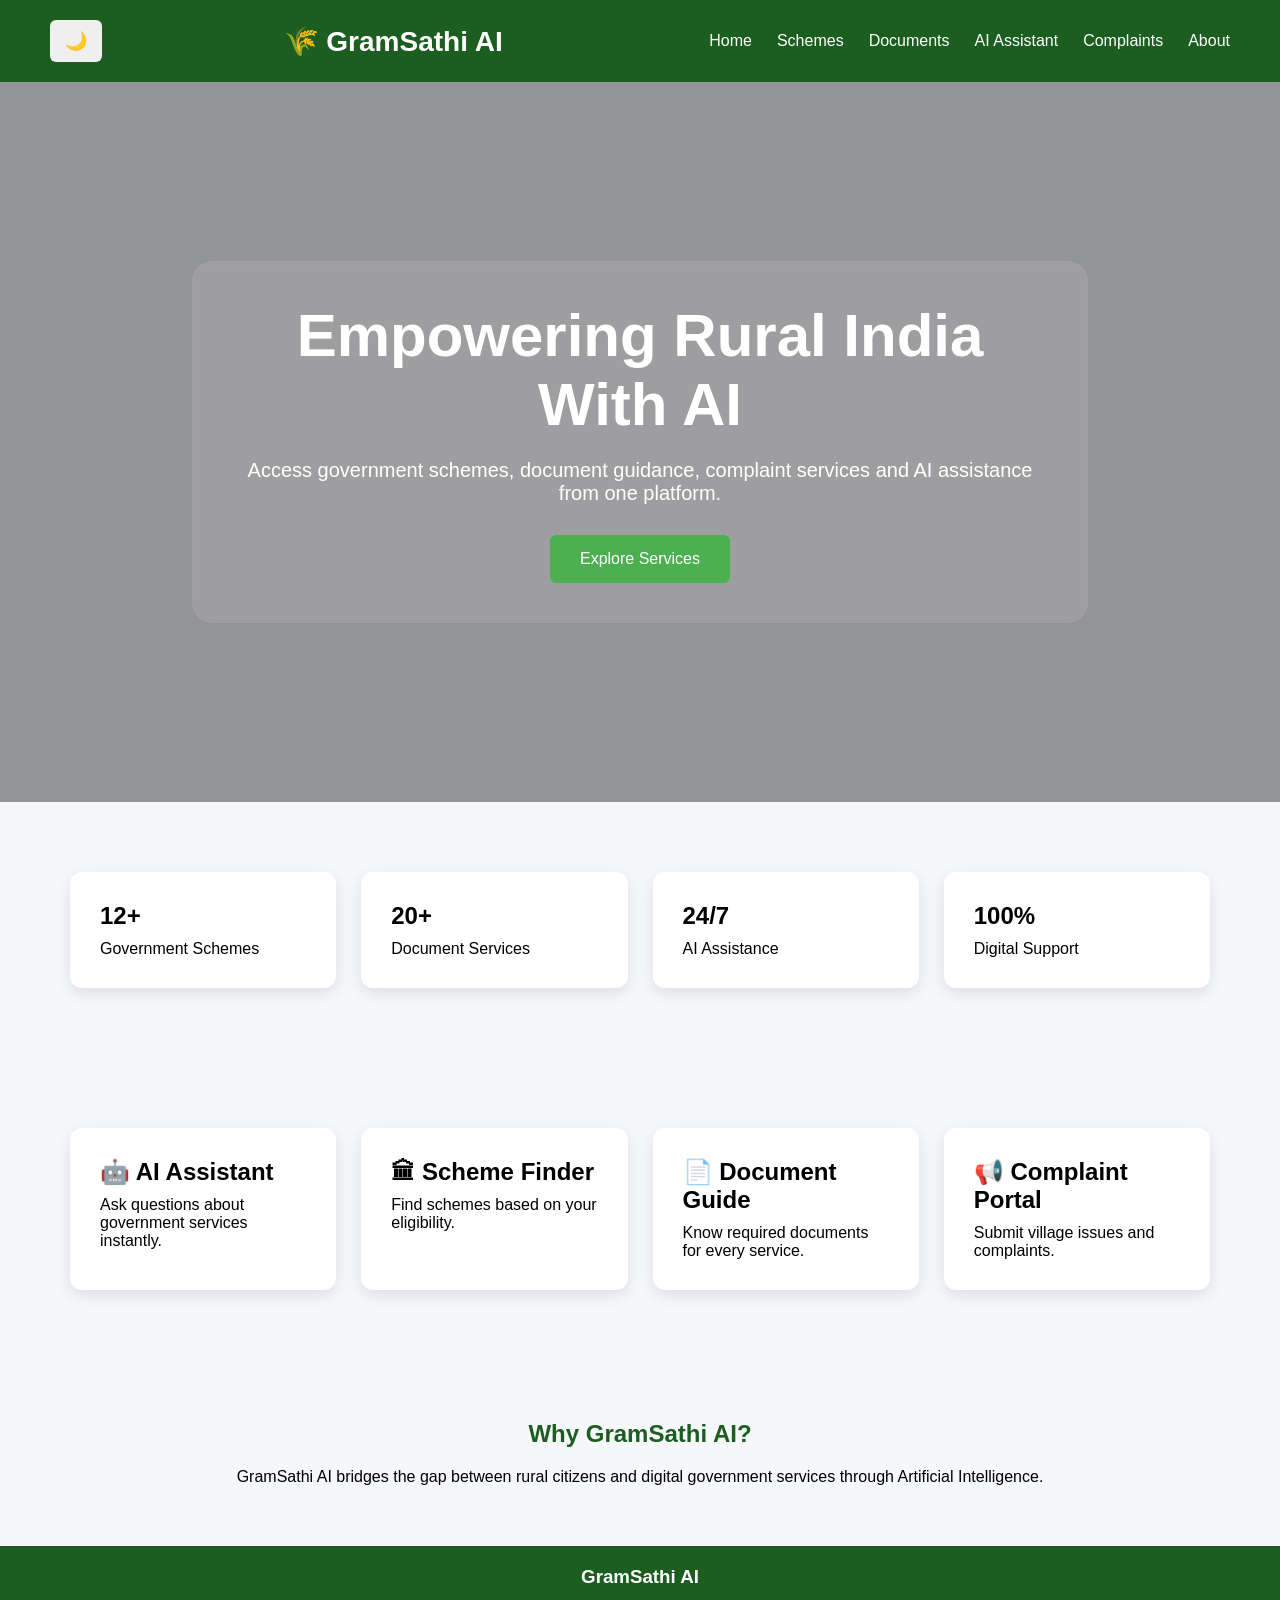
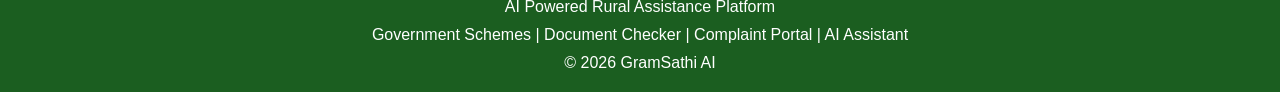
==== frontend/index.html @ bdd44109 "Initial commit" ====
<!DOCTYPE html>
<html lang="en">
<head>
  <meta charset="UTF-8">
  <meta name="viewport" content="width=device-width, initial-scale=1.0">
  <title>GramSathi AI</title>

  <link rel="stylesheet" href="css/style.css">
  <link rel="stylesheet" href="css/responsive.css">
</head>
<body>

  <!-- Navbar -->
  <nav class="navbar">
    <button id="themeBtn"
onclick="toggleTheme()">
🌙
</button>
    <div class="logo">🌾 GramSathi AI</div>

    <ul class="nav-links">
      <li><a href="index.html">Home</a></li>
      <li><a href="schemes.html">Schemes</a></li>
      <li><a href="documents.html">Documents</a></li>
      <li><a href="chatbot.html">AI Assistant</a></li>
      <li><a href="complaints.html">Complaints</a></li>
      <li><a href="about.html">About</a></li>
    </ul>
  </nav>

  <!-- Hero Section -->
  <section class="hero">

    <div class="hero-content">
      <h1>
Empowering Rural India With AI
</h1>
<p>
Access government schemes, document guidance,
complaint services and AI assistance from one platform.
</p>

      <a href="chatbot.html" class="btn">
       Explore Services
      </a>

    </div>

  </section>

  <!-- Features -->
  <section class="features">

    <div class="card">
        <h2>12+</h2>
        <p>Government Schemes</p>
    </div>

    <div class="card">
        <h2>20+</h2>
        <p>Document Services</p>
    </div>

    <div class="card">
        <h2>24/7</h2>
        <p>AI Assistance</p>
    </div>

    <div class="card">
        <h2>100%</h2>
        <p>Digital Support</p>
    </div>

</section>
  <section class="features">

    <div class="card">
      <h2>🤖 AI Assistant</h2>
      <p>Ask questions about government services instantly.</p>
    </div>

    <div class="card">
      <h2>🏛 Scheme Finder</h2>
      <p>Find schemes based on your eligibility.</p>
    </div>

    <div class="card">
      <h2>📄 Document Guide</h2>
      <p>Know required documents for every service.</p>
    </div>

    <div class="card">
      <h2>📢 Complaint Portal</h2>
      <p>Submit village issues and complaints.</p>
    </div>

  </section>

  <!-- About -->
  <section class="about">

    <h2>Why GramSathi AI?</h2>

    <p>
      GramSathi AI bridges the gap between rural citizens
      and digital government services through Artificial Intelligence.
    </p>

  </section>

  <!-- Footer -->
   <footer>

    <div class="footer-content">

        <h3>GramSathi AI</h3>

        <p>
            AI Powered Rural Assistance Platform
        </p>

        <p>
            Government Schemes | Document Checker |
            Complaint Portal | AI Assistant
        </p>

        <p>
            © 2026 GramSathi AI
        </p>

    </div>

  </footer>
  <script src="js/theme.js"></script>
</body>
</html>
---- frontend/css/style.css ----
*{
    margin:0;
    padding:0;
    box-sizing:border-box;
    font-family:Segoe UI,sans-serif;
}

body{
    background:#f5f7fa;
}

/* Navbar */

.navbar{
    display:flex;
    justify-content:space-between;
    align-items:center;

    padding:20px 50px;

    background:#1b5e20;
    color:white;
}

.logo{
    font-size:28px;
    font-weight:bold;
}

.nav-links{
    display:flex;
    list-style:none;
}

.nav-links li{
    margin-left:25px;
}

.nav-links a{
    text-decoration:none;
    color:white;
    font-weight:500;
}

/* Hero */

.hero{
    min-height:80vh;

    display:flex;
    justify-content:center;
    align-items:center;

    text-align:center;

    background:linear-gradient(
      rgba(0,0,0,0.4),
      rgba(0,0,0,0.4)
    ),
    url("https://images.unsplash.com/photo-1506744038136-46273834b3fb");

    background-size:cover;
    background-position:center;

    color:white;
}
.hero-content{

    width:70%;

    background:rgba(255,255,255,0.1);

    padding:40px;

    border-radius:20px;

    /* Support for Safari (iOS/macOS) */
    -webkit-backdrop-filter: blur(5px);
    backdrop-filter: blur(5px);
}

.hero h1{
    font-size:60px;
}

.hero p{
    margin-top:20px;
    font-size:20px;
}

.btn{
    display:inline-block;

    margin-top:30px;

    padding:15px 30px;

    background:#4caf50;

    color:white;

    text-decoration:none;

    border-radius:6px;
}

/* Features */

.features{
    padding:70px;

    display:grid;

    grid-template-columns:
    repeat(auto-fit,minmax(250px,1fr));

    gap:25px;
}

.card{
    background:white;

    padding:30px;

    border-radius:12px;

    box-shadow:0 5px 15px rgba(0,0,0,0.1);

    transition:0.3s;
}

.card:hover{
    transform:translateY(-8px);
}

.card h2{
    margin-bottom:10px;
}

/* About */

.about{
    padding:60px;
    text-align:center;
}

.about h2{
    margin-bottom:20px;
    color:#1b5e20;
}

/* Footer */

footer{
    text-align:center;
    padding:20px;
    background:#1b5e20;
    color:white;
}
select{
    padding:12px;
    width:300px;
    border-radius:6px;
    margin-right:10px;
}

.btn{
    border:none;
    cursor:pointer;
}
.footer-content{
    text-align:center;
}

.footer-content h3{
    margin-bottom:10px;
}

.footer-content p{
    margin-top:10px;
}
.card{

transition:0.3s ease;

cursor:pointer;

}

.card:hover{

transform:translateY(-10px);

box-shadow:0 10px 25px rgba(0,0,0,0.15);

}

.btn{

transition:0.3s ease;

}

.btn:hover{

transform:scale(1.05);

}

.nav-links a{

transition:0.3s ease;

}

.nav-links a:hover{

color:#90ee90;

}
.complaint-container{
    max-width:700px;
    margin:50px auto;
    background:white;
    padding:30px;
    border-radius:15px;
    box-shadow:0 5px 15px rgba(0,0,0,0.1);
}
.complaint-container h2{
    text-align:center;
    color:#1b5e20;
    margin-bottom:25px;
}

.complaint-container input,
.complaint-container textarea{

    width:100%;

    padding:12px;

    border:1px solid #ddd;

    border-radius:8px;

    box-sizing:border-box;

    font-size:16px;
}

.complaint-container .btn{

    display:block;

    margin:20px auto;
}
#status{
    margin-top:15px;
    text-align:center;
    color:#1b5e20;
    font-weight:600;
}
/* Dark Mode */

.dark-mode{
    background:#121212;
    color:white;
}

.dark-mode .chat-container{
    background:#1e1e1e;
    color:white;
}

.dark-mode .chat-box{
    background:#2a2a2a;
}

.dark-mode .bot-message{
    background:#3a3a3a;
    color:white;
}

.dark-mode .navbar{
    background:#111;
}

.dark-mode input{
    background:#2a2a2a;
    color:white;
    border:1px solid #555;
}

.dark-mode textarea{
    background:#2a2a2a;
    color:white;
    border:1px solid #555;
}

#themeBtn{
    padding:10px 15px;
    border:none;
    border-radius:6px;
    cursor:pointer;
}
/* ===== GLOBAL DARK MODE ===== */

.dark-mode{
    background:#121212;
    color:#ffffff;
}

/* Navbar */
.dark-mode .navbar{
    background:#111111;
}

/* Cards */
.dark-mode .card{
    background:#1e1e1e;
    color:white;
}

/* Features Section */
.dark-mode .features{
    background:#121212;
}

/* About Section */
.dark-mode .about{
    background:#121212;
    color:white;
}

.dark-mode .about h2{
    color:#4caf50;
}

/* Complaint Container */
.dark-mode .complaint-container{
    background:#1e1e1e;
    color:white;
}

/* Chat Container */
.dark-mode .chat-container{
    background:#1e1e1e;
    color:white;
}

.dark-mode .chat-box{
    background:#2a2a2a;
}

/* Messages */
.dark-mode .bot-message{
    background:#333333;
    color:white;
}

.dark-mode .user-message{
    background:#4caf50;
    color:white;
}

/* Inputs */
.dark-mode input,
.dark-mode textarea,
.dark-mode select{
    background:#2a2a2a;
    color:white;
    border:1px solid #555;
}

/* Footer */
.dark-mode footer{
    background:#111111;
}

/* Links */
.dark-mode .nav-links a{
    color:white;
}

/* Theme Button */
#themeBtn{
    padding:10px 15px;
    border:none;
    border-radius:6px;
    cursor:pointer;
    font-size:18px;
}
#schemeSearch{

    width:400px;

    padding:12px;

    border-radius:8px;

    border:1px solid #ccc;

    font-size:16px;
}
#schemeSearch{

    width:400px;

    padding:12px;

    border-radius:8px;

    border:1px solid #ccc;

    font-size:16px;
}
---- frontend/css/responsive.css ----
@media (max-width: 768px){

    .navbar{
        flex-direction: column;
        padding: 15px;
    }

    .nav-links{
        flex-direction: column;
        text-align: center;
        margin-top: 15px;
    }

    .nav-links li{
        margin: 10px 0;
    }

    .hero h1{
        font-size: 32px;
    }

    .hero-content{
        width: 95%;
    }

    .features{
        padding: 20px;
        grid-template-columns: 1fr;
    }

    .chat-container{
        width: 95%;
    }

    select{
        width: 100%;
        margin-bottom: 10px;
    }
}
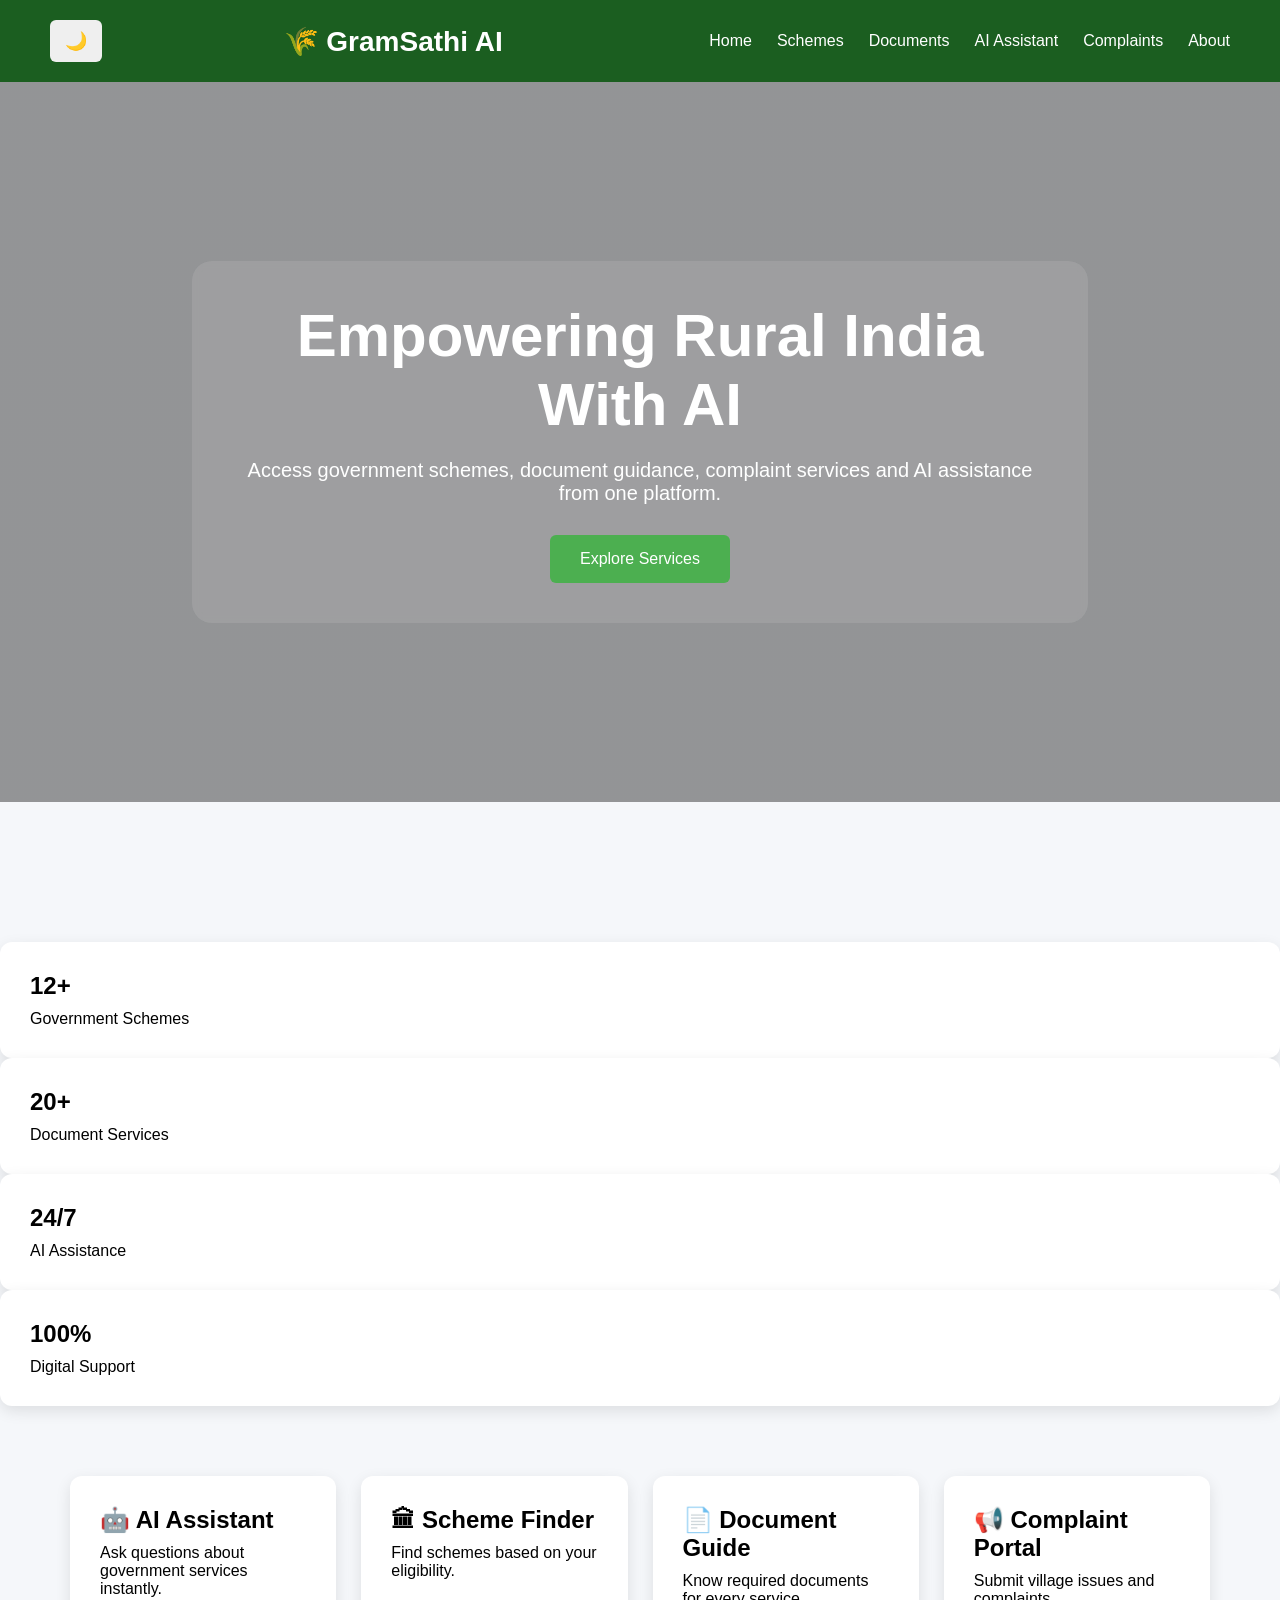
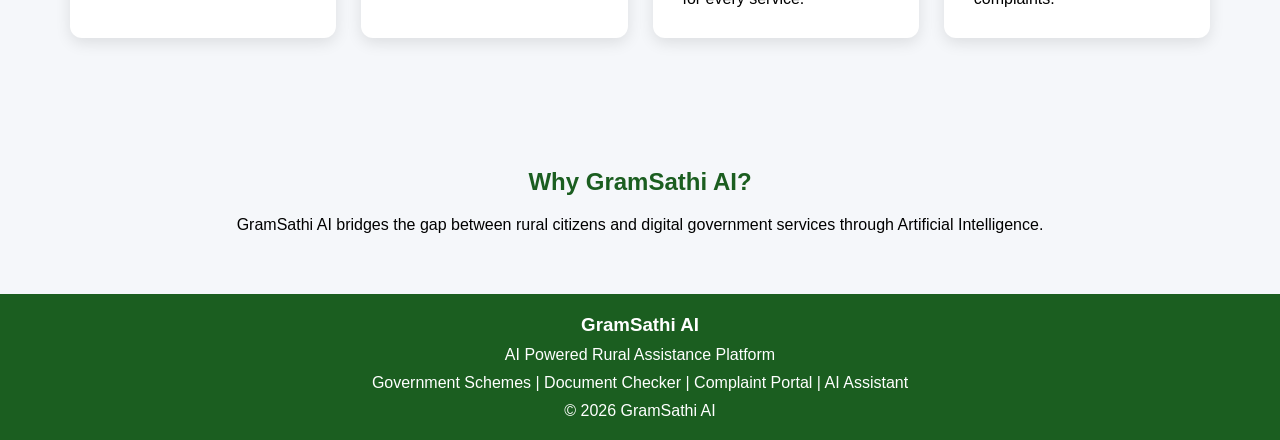
==== commit 742a2782: "Clickable service cards" ====
--- a/frontend/index.html
+++ b/frontend/index.html
@@ -40,16 +40,17 @@
 complaint services and AI assistance from one platform.
 </p>
 
-      <a href="chatbot.html" class="btn">
-       Explore Services
-      </a>
+      <a href="#services" class="btn">
+Explore Services
+</a>
 
     </div>
 
   </section>
 
   <!-- Features -->
-  <section class="features">
+  <section class="features" id="services">
+  </section>
 
     <div class="card">
         <h2>12+</h2>
@@ -74,25 +75,48 @@
 </section>
   <section class="features">
 
-    <div class="card">
-      <h2>🤖 AI Assistant</h2>
-      <p>Ask questions about government services instantly.</p>
-    </div>
+    <div class="card"
+onclick="window.location.href='chatbot.html'">
 
-    <div class="card">
-      <h2>🏛 Scheme Finder</h2>
-      <p>Find schemes based on your eligibility.</p>
-    </div>
+  <h2>🤖 AI Assistant</h2>
 
-    <div class="card">
-      <h2>📄 Document Guide</h2>
-      <p>Know required documents for every service.</p>
-    </div>
+  <p>
+    Ask questions about government services instantly.
+  </p>
 
-    <div class="card">
-      <h2>📢 Complaint Portal</h2>
-      <p>Submit village issues and complaints.</p>
-    </div>
+</div>
+
+    <div class="card"
+onclick="window.location.href='schemes.html'">
+
+  <h2>🏛 Scheme Finder</h2>
+
+  <p>
+    Find schemes based on your eligibility.
+  </p>
+
+</div>
+
+    <div class="card"
+onclick="window.location.href='documents.html'">
+
+  <h2>📄 Document Guide</h2>
+
+  <p>
+    Know required documents for every service.
+  </p>
+
+</div>
+    <div class="card"
+onclick="window.location.href='complaints.html'">
+
+  <h2>📢 Complaint Portal</h2>
+
+  <p>
+    Submit village issues and complaints.
+  </p>
+
+</div>
 
   </section>
 
--- a/frontend/css/style.css
+++ b/frontend/css/style.css
@@ -413,4 +413,70 @@
     border:1px solid #ccc;
 
     font-size:16px;
+}
+.chat-controls{
+    display: flex;
+    gap: 10px;
+    margin-top: 10px;
+}
+
+.chat-controls button{
+    flex: 1;
+}
+.menu-toggle{
+    display: none;
+}
+/* ===== MOBILE HEADER FIX ===== */
+
+@media (max-width:768px){
+
+    .navbar{
+
+        position:relative;
+
+        padding:10px 15px;
+
+        flex-direction:column;
+
+        gap:8px;
+    }
+
+    .logo{
+
+        font-size:20px;
+    }
+
+    #themeBtn{
+
+        position:absolute;
+
+        top:10px;
+
+        right:10px;
+
+        font-size:12px;
+
+        padding:5px 8px;
+    }
+
+    .nav-links{
+
+        display:flex;
+
+        flex-wrap:wrap;
+
+        justify-content:center;
+
+        gap:8px;
+    }
+
+    .nav-links li{
+
+        margin:0;
+    }
+
+    .nav-links a{
+
+        font-size:13px;
+    }
 }
--- a/frontend/css/responsive.css
+++ b/frontend/css/responsive.css
@@ -36,4 +36,109 @@
         width: 100%;
         margin-bottom: 10px;
     }
+}
+@media (max-width: 768px){
+
+    .navbar{
+        flex-direction: column;
+        padding: 15px;
+    }
+
+    .nav-links{
+        flex-direction: column;
+        align-items: center;
+    }
+
+    .nav-links li{
+        margin: 10px 0;
+    }
+
+    .hero h1{
+        font-size: 32px;
+    }
+
+    #schemeSearch,
+    #category,
+    .btn{
+        width: 90%;
+        max-width: 90%;
+    }
+
+}
+@media (max-width: 768px) {
+
+    .chat-controls{
+        display: flex;
+        flex-direction: column;
+        gap: 10px;
+        width: 100%;
+    }
+
+    .chat-controls button{
+        width: 100%;
+        padding: 12px;
+        font-size: 16px;
+    }
+
+    #userInput{
+        width: 100%;
+        font-size: 16px;
+    }
+
+    .chat-container{
+        width: 95%;
+        margin: auto;
+    }
+
+}
+@media (max-width: 768px) {
+
+    .chat-box{
+        height: 350px;
+        width: 100%;
+        overflow-y: auto;
+        font-size: 14px;
+    }
+
+    .input-area{
+        display: flex;
+        flex-direction: column;
+        gap: 10px;
+    }
+
+    #userInput{
+        width: 100%;
+        padding: 12px;
+        font-size: 16px;
+    }
+
+    .chat-container{
+        width: 95%;
+        padding: 15px;
+        margin: 20px auto;
+    }
+}
+@media (max-width: 768px){
+
+    .menu-toggle{
+        display: block;
+        background: white;
+        border: none;
+        font-size: 24px;
+        padding: 5px 10px;
+        border-radius: 6px;
+        cursor: pointer;
+        margin-top: 10px;
+    }
+
+    .nav-links{
+        display: none;
+        width: 100%;
+    }
+
+    .nav-links.show-menu{
+        display: flex;
+        flex-direction: column;
+        align-items: center;
+    }
 }
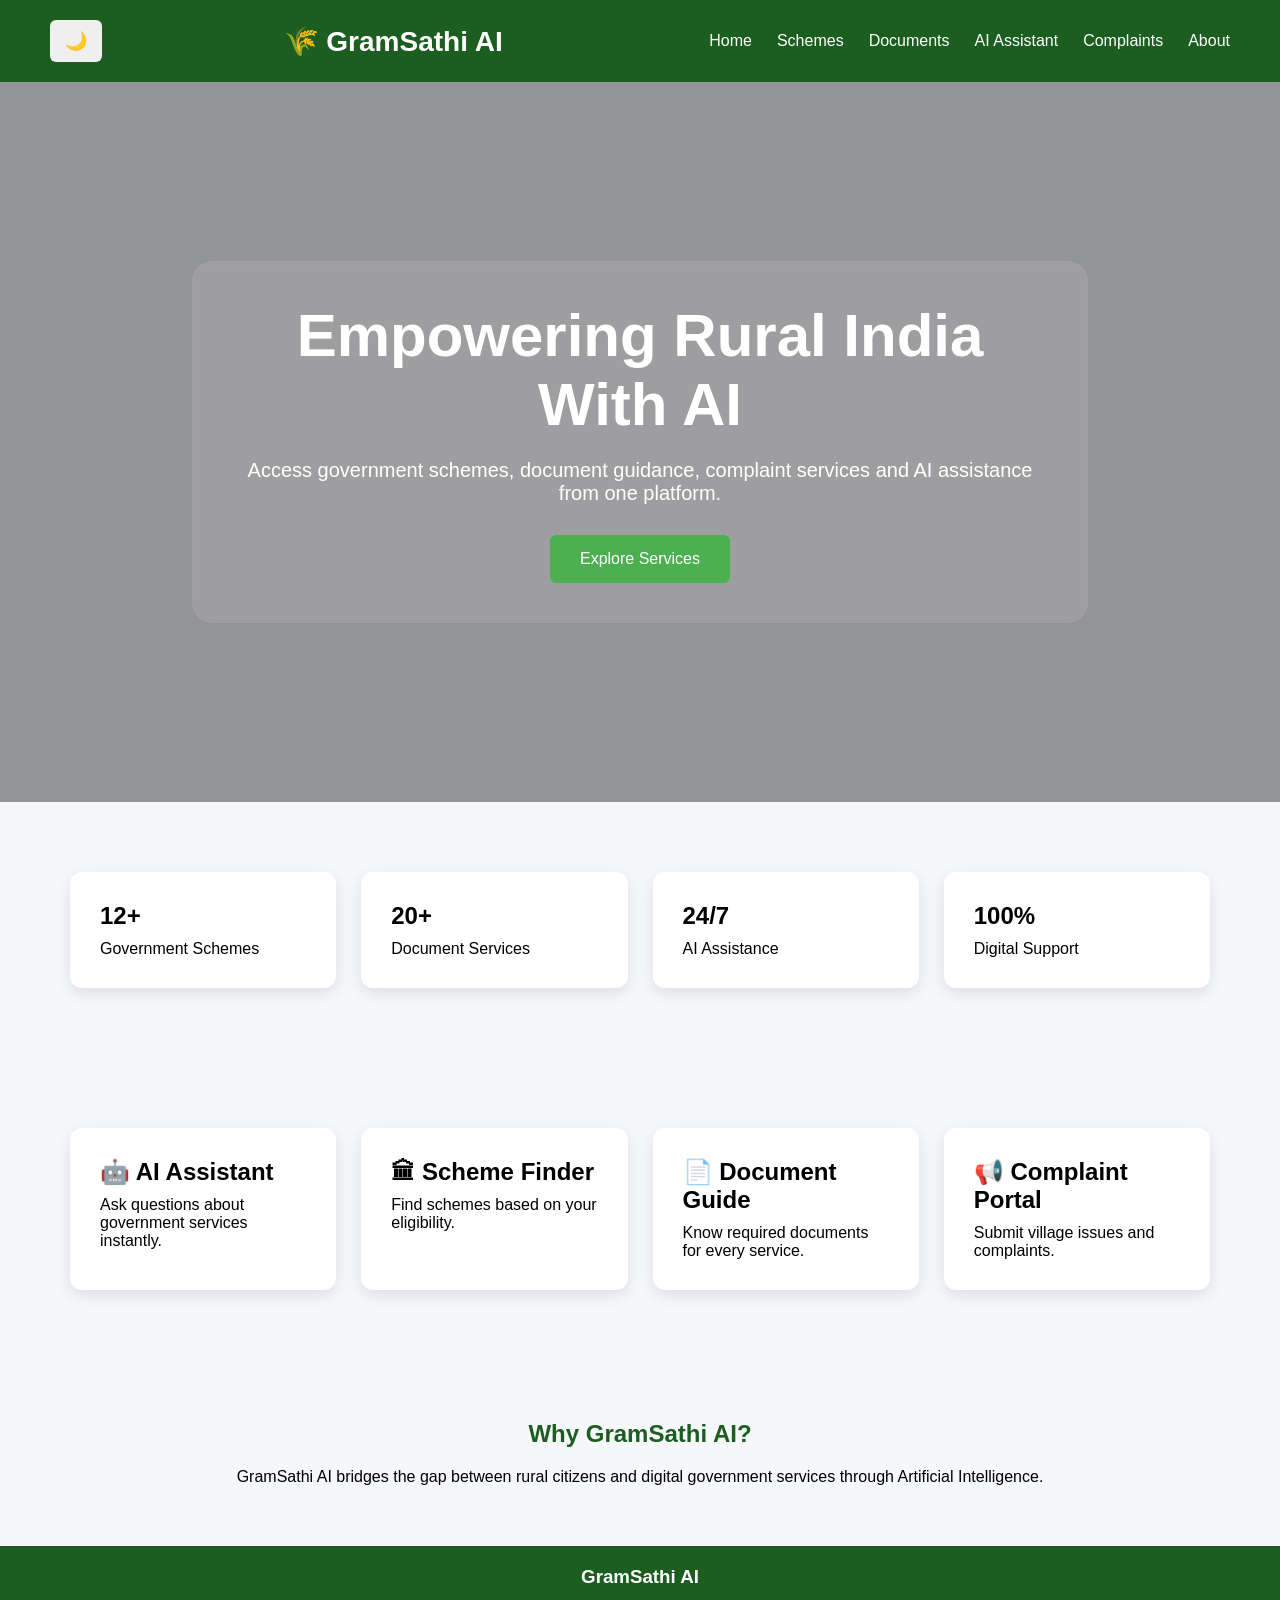
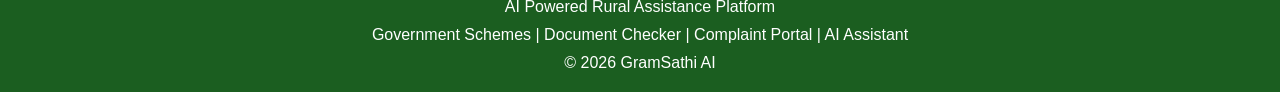
==== commit 14b9e282: "Fix index layout" ====
--- a/frontend/index.html
+++ b/frontend/index.html
@@ -1,160 +1,166 @@
 <!DOCTYPE html>
 <html lang="en">
 <head>
-  <meta charset="UTF-8">
-  <meta name="viewport" content="width=device-width, initial-scale=1.0">
-  <title>GramSathi AI</title>
+<meta charset="UTF-8">
+<meta name="viewport" content="width=device-width, initial-scale=1.0">
 
-  <link rel="stylesheet" href="css/style.css">
-  <link rel="stylesheet" href="css/responsive.css">
+<title>GramSathi AI</title>
+
+<link rel="stylesheet" href="css/style.css">
+<link rel="stylesheet" href="css/responsive.css">
 </head>
+
 <body>
 
-  <!-- Navbar -->
-  <nav class="navbar">
-    <button id="themeBtn"
-onclick="toggleTheme()">
+<nav class="navbar">
+
+<button id="themeBtn" onclick="toggleTheme()">
 🌙
 </button>
-    <div class="logo">🌾 GramSathi AI</div>
 
-    <ul class="nav-links">
-      <li><a href="index.html">Home</a></li>
-      <li><a href="schemes.html">Schemes</a></li>
-      <li><a href="documents.html">Documents</a></li>
-      <li><a href="chatbot.html">AI Assistant</a></li>
-      <li><a href="complaints.html">Complaints</a></li>
-      <li><a href="about.html">About</a></li>
-    </ul>
-  </nav>
+<div class="logo">
+🌾 GramSathi AI
+</div>
 
-  <!-- Hero Section -->
-  <section class="hero">
+<ul class="nav-links">
+<li><a href="index.html">Home</a></li>
+<li><a href="schemes.html">Schemes</a></li>
+<li><a href="documents.html">Documents</a></li>
+<li><a href="chatbot.html">AI Assistant</a></li>
+<li><a href="complaints.html">Complaints</a></li>
+<li><a href="about.html">About</a></li>
+</ul>
 
-    <div class="hero-content">
-      <h1>
+</nav>
+
+<section class="hero">
+
+<div class="hero-content">
+
+<h1>
 Empowering Rural India With AI
 </h1>
+
 <p>
 Access government schemes, document guidance,
 complaint services and AI assistance from one platform.
 </p>
 
-      <a href="#services" class="btn">
+<a href="#services" class="btn">
 Explore Services
 </a>
 
-    </div>
-
-  </section>
-
-  <!-- Features -->
-  <section class="features" id="services">
-  </section>
-
-    <div class="card">
-        <h2>12+</h2>
-        <p>Government Schemes</p>
-    </div>
-
-    <div class="card">
-        <h2>20+</h2>
-        <p>Document Services</p>
-    </div>
-
-    <div class="card">
-        <h2>24/7</h2>
-        <p>AI Assistance</p>
-    </div>
-
-    <div class="card">
-        <h2>100%</h2>
-        <p>Digital Support</p>
-    </div>
+</div>
 
 </section>
-  <section class="features">
 
-    <div class="card"
+<section class="features">
+
+<div class="card">
+<h2>12+</h2>
+<p>Government Schemes</p>
+</div>
+
+<div class="card">
+<h2>20+</h2>
+<p>Document Services</p>
+</div>
+
+<div class="card">
+<h2>24/7</h2>
+<p>AI Assistance</p>
+</div>
+
+<div class="card">
+<h2>100%</h2>
+<p>Digital Support</p>
+</div>
+
+</section>
+
+<section class="features" id="services">
+
+<div class="card"
 onclick="window.location.href='chatbot.html'">
 
-  <h2>🤖 AI Assistant</h2>
+<h2>🤖 AI Assistant</h2>
 
-  <p>
-    Ask questions about government services instantly.
-  </p>
+<p>
+Ask questions about government services instantly.
+</p>
 
 </div>
 
-    <div class="card"
+<div class="card"
 onclick="window.location.href='schemes.html'">
 
-  <h2>🏛 Scheme Finder</h2>
+<h2>🏛 Scheme Finder</h2>
 
-  <p>
-    Find schemes based on your eligibility.
-  </p>
+<p>
+Find schemes based on your eligibility.
+</p>
 
 </div>
 
-    <div class="card"
+<div class="card"
 onclick="window.location.href='documents.html'">
 
-  <h2>📄 Document Guide</h2>
+<h2>📄 Document Guide</h2>
 
-  <p>
-    Know required documents for every service.
-  </p>
-
-</div>
-    <div class="card"
-onclick="window.location.href='complaints.html'">
-
-  <h2>📢 Complaint Portal</h2>
-
-  <p>
-    Submit village issues and complaints.
-  </p>
+<p>
+Know required documents for every service.
+</p>
 
 </div>
 
-  </section>
+<div class="card"
+onclick="window.location.href='complaints.html'">
 
-  <!-- About -->
-  <section class="about">
+<h2>📢 Complaint Portal</h2>
 
-    <h2>Why GramSathi AI?</h2>
+<p>
+Submit village issues and complaints.
+</p>
 
-    <p>
-      GramSathi AI bridges the gap between rural citizens
-      and digital government services through Artificial Intelligence.
-    </p>
+</div>
 
-  </section>
+</section>
 
-  <!-- Footer -->
-   <footer>
+<section class="about">
 
-    <div class="footer-content">
+<h2>Why GramSathi AI?</h2>
 
-        <h3>GramSathi AI</h3>
+<p>
+GramSathi AI bridges the gap between rural citizens
+and digital government services through Artificial Intelligence.
+</p>
 
-        <p>
-            AI Powered Rural Assistance Platform
-        </p>
+</section>
 
-        <p>
-            Government Schemes | Document Checker |
-            Complaint Portal | AI Assistant
-        </p>
+<footer>
 
-        <p>
-            © 2026 GramSathi AI
-        </p>
+<div class="footer-content">
 
-    </div>
+<h3>GramSathi AI</h3>
 
-  </footer>
-  <script src="js/theme.js"></script>
+<p>
+AI Powered Rural Assistance Platform
+</p>
+
+<p>
+Government Schemes | Document Checker |
+Complaint Portal | AI Assistant
+</p>
+
+<p>
+© 2026 GramSathi AI
+</p>
+
+</div>
+
+</footer>
+
+<script src="js/theme.js"></script>
+
 </body>
 </html>
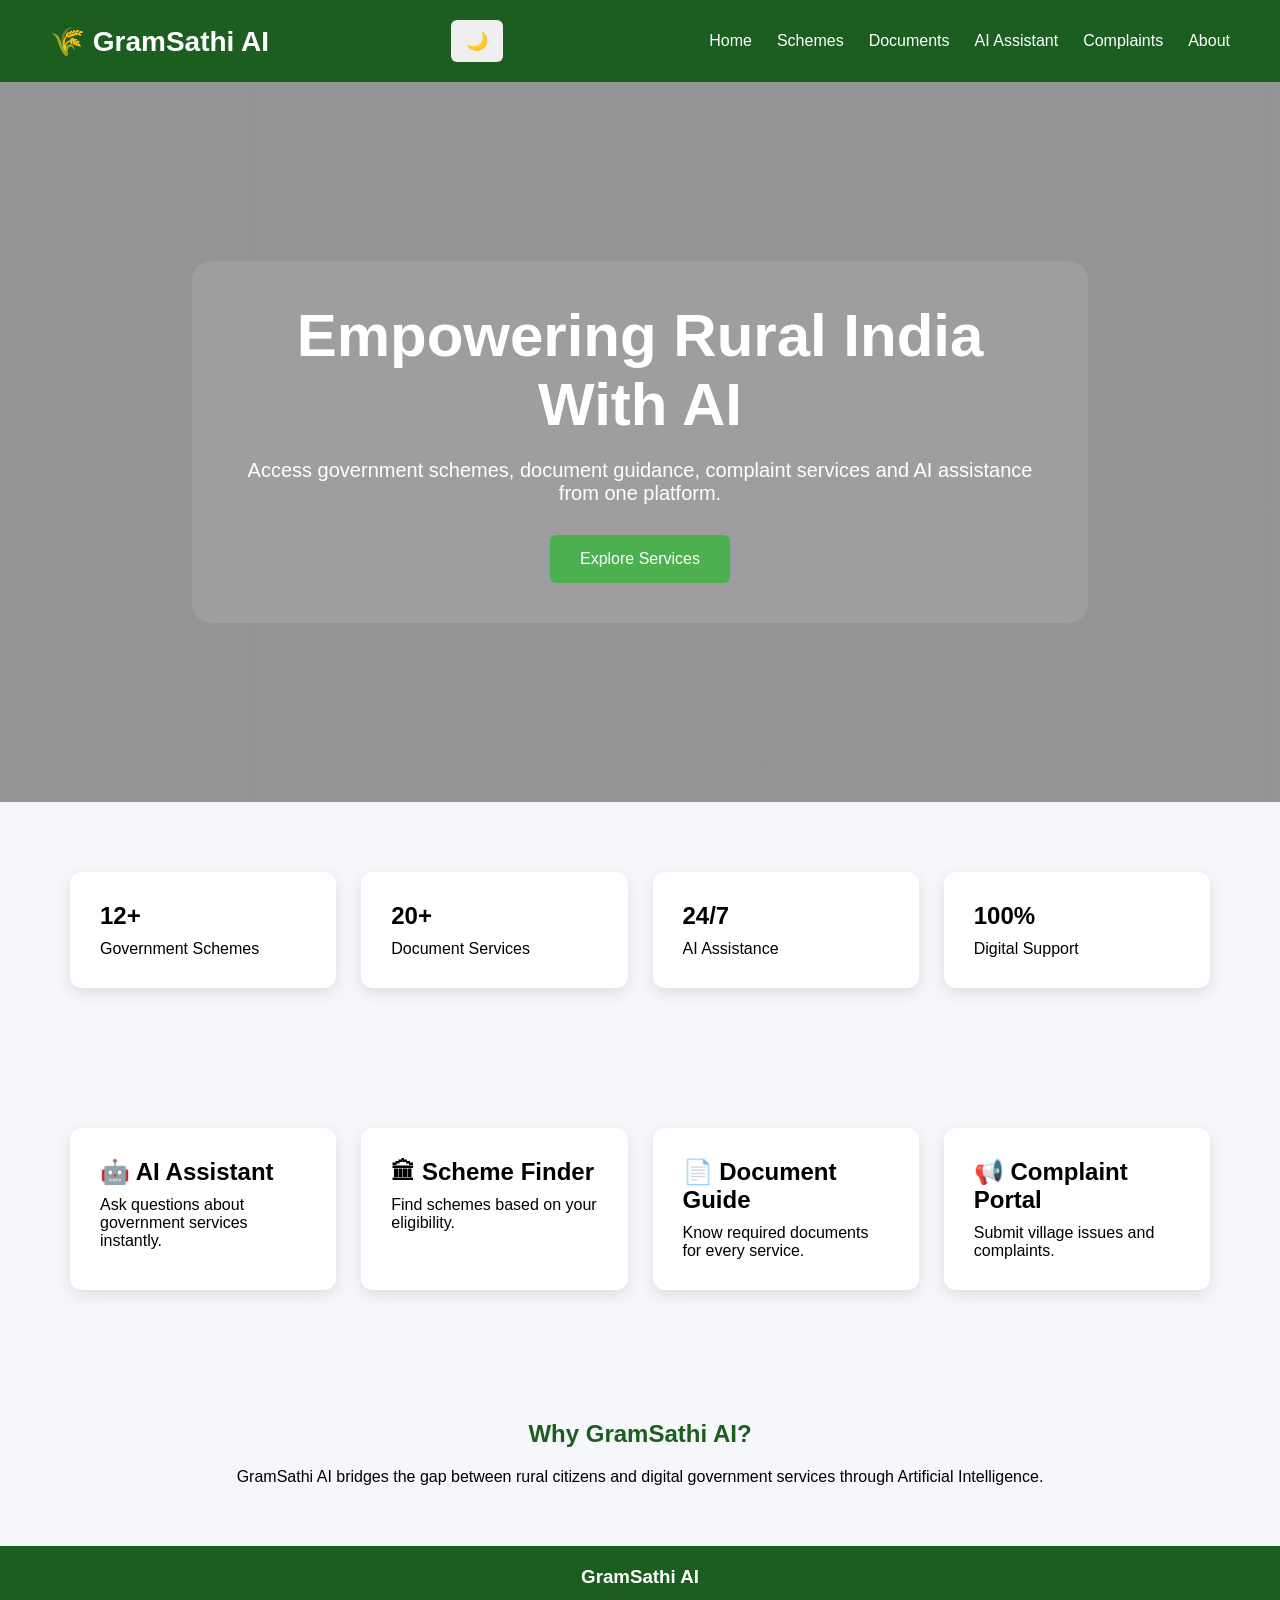
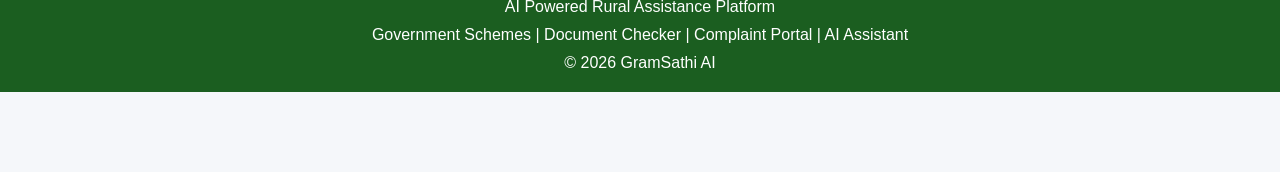
==== commit ad7a7fc7: "Improve mobile navigation and UX" ====
--- a/frontend/index.html
+++ b/frontend/index.html
@@ -14,21 +14,32 @@
 
 <nav class="navbar">
 
-<button id="themeBtn" onclick="toggleTheme()">
-🌙
+<button class="menu-toggle" onclick="toggleMenu()">
+☰
 </button>
 
 <div class="logo">
 🌾 GramSathi AI
 </div>
 
+<button id="themeBtn" onclick="toggleTheme()">
+🌙
+</button>
+
 <ul class="nav-links">
+
 <li><a href="index.html">Home</a></li>
+
 <li><a href="schemes.html">Schemes</a></li>
+
 <li><a href="documents.html">Documents</a></li>
+
 <li><a href="chatbot.html">AI Assistant</a></li>
+
 <li><a href="complaints.html">Complaints</a></li>
+
 <li><a href="about.html">About</a></li>
+
 </ul>
 
 </nav>
--- a/frontend/css/style.css
+++ b/frontend/css/style.css
@@ -479,4 +479,110 @@
 
         font-size:13px;
     }
+}
+/* ===== Bottom Navigation ===== */
+
+.bottom-nav{
+
+    position:fixed;
+
+    bottom:0;
+
+    left:0;
+
+    width:100%;
+
+    background:#1b5e20;
+
+    display:flex;
+
+    justify-content:space-around;
+
+    align-items:center;
+
+    padding:10px 0;
+
+    z-index:9999;
+
+    box-shadow:0 -2px 10px rgba(0,0,0,0.2);
+}
+
+.bottom-nav a{
+
+    color:white;
+
+    text-decoration:none;
+
+    text-align:center;
+
+    font-size:12px;
+
+    font-weight:600;
+}
+
+body{
+
+    padding-bottom:80px;
+}
+
+.dark-mode .bottom-nav{
+
+    background:#111111;
+}
+/* ===== HAMBURGER MENU FIX ===== */
+
+.menu-toggle{
+    display:none;
+}
+
+@media (max-width:768px){
+
+    .navbar{
+        position:relative;
+        padding:12px 15px;
+        min-height:60px;
+    }
+
+    .logo{
+        font-size:20px;
+        text-align:center;
+    }
+
+    #themeBtn{
+        position:absolute;
+        right:10px;
+        top:10px;
+        padding:6px 10px;
+        font-size:12px;
+    }
+
+    .menu-toggle{
+        display:block;
+        position:absolute;
+        left:10px;
+        top:10px;
+        background:white;
+        border:none;
+        border-radius:6px;
+        padding:5px 10px;
+        font-size:20px;
+        cursor:pointer;
+    }
+
+    .nav-links{
+        display:none !important;
+        width:100%;
+        margin-top:15px;
+    }
+
+    .nav-links.show-menu{
+        display:flex !important;
+        flex-direction:column;
+        align-items:center;
+        gap:10px;
+    }
+
+    .nav-links li{
+        margin:0;
+    }
 }
--- a/frontend/css/responsive.css
+++ b/frontend/css/responsive.css
@@ -1,144 +1,144 @@
-@media (max-width: 768px){
+@media (max-width:768px){
+
+    /* Navbar */
 
     .navbar{
-        flex-direction: column;
-        padding: 15px;
+        position:relative;
+        flex-direction:column;
+        padding:12px;
+        gap:10px;
+    }
+
+    .logo{
+        font-size:22px;
+    }
+
+    #themeBtn{
+        position:absolute;
+        top:10px;
+        right:10px;
+
+        padding:6px 10px;
+
+        font-size:12px;
+    }
+
+    /* Mobile Menu */
+
+    .menu-toggle{
+        display:block;
+
+        background:white;
+
+        border:none;
+
+        font-size:22px;
+
+        padding:5px 10px;
+
+        border-radius:6px;
+
+        cursor:pointer;
     }
 
     .nav-links{
-        flex-direction: column;
-        text-align: center;
-        margin-top: 15px;
+        display:none;
+
+        width:100%;
+
+        flex-direction:column;
+
+        align-items:center;
+
+        gap:8px;
+    }
+
+    .nav-links.show-menu{
+        display:flex;
     }
 
     .nav-links li{
-        margin: 10px 0;
+        margin:0;
     }
 
+    .nav-links a{
+        font-size:14px;
+    }
+
+    /* Hero */
+
     .hero h1{
-        font-size: 32px;
+        font-size:32px;
     }
 
     .hero-content{
-        width: 95%;
+        width:95%;
+        padding:20px;
     }
 
+    /* Features */
+
     .features{
-        padding: 20px;
-        grid-template-columns: 1fr;
+        grid-template-columns:1fr;
+        padding:20px;
     }
 
-    .chat-container{
-        width: 95%;
-    }
-
-    select{
-        width: 100%;
-        margin-bottom: 10px;
-    }
-}
-@media (max-width: 768px){
-
-    .navbar{
-        flex-direction: column;
-        padding: 15px;
-    }
-
-    .nav-links{
-        flex-direction: column;
-        align-items: center;
-    }
-
-    .nav-links li{
-        margin: 10px 0;
-    }
-
-    .hero h1{
-        font-size: 32px;
-    }
+    /* Schemes */
 
     #schemeSearch,
     #category,
     .btn{
-        width: 90%;
-        max-width: 90%;
+        width:100%;
+        max-width:100%;
     }
 
-}
-@media (max-width: 768px) {
+    select{
+        width:100%;
+        margin-bottom:10px;
+    }
+
+    /* Chatbot */
+
+    .chat-container{
+        width:98%;
+        margin:15px auto;
+        padding:10px;
+    }
+
+    .chat-box{
+        height:400px;
+        width:100%;
+        font-size:14px;
+    }
+
+    .input-area{
+        display:flex;
+        flex-direction:column;
+        gap:10px;
+    }
+
+    #userInput{
+        width:100%;
+        padding:12px;
+        font-size:16px;
+    }
 
     .chat-controls{
-        display: flex;
-        flex-direction: column;
-        gap: 10px;
-        width: 100%;
+        display:flex;
+        flex-direction:column;
+        gap:10px;
     }
 
     .chat-controls button{
-        width: 100%;
-        padding: 12px;
-        font-size: 16px;
+        width:100%;
+        padding:12px;
+        font-size:15px;
     }
 
-    #userInput{
-        width: 100%;
-        font-size: 16px;
-    }
+    /* Complaint Page */
 
-    .chat-container{
-        width: 95%;
-        margin: auto;
-    }
-
-}
-@media (max-width: 768px) {
-
-    .chat-box{
-        height: 350px;
-        width: 100%;
-        overflow-y: auto;
-        font-size: 14px;
-    }
-
-    .input-area{
-        display: flex;
-        flex-direction: column;
-        gap: 10px;
-    }
-
-    #userInput{
-        width: 100%;
-        padding: 12px;
-        font-size: 16px;
-    }
-
-    .chat-container{
-        width: 95%;
-        padding: 15px;
-        margin: 20px auto;
-    }
-}
-@media (max-width: 768px){
-
-    .menu-toggle{
-        display: block;
-        background: white;
-        border: none;
-        font-size: 24px;
-        padding: 5px 10px;
-        border-radius: 6px;
-        cursor: pointer;
-        margin-top: 10px;
-    }
-
-    .nav-links{
-        display: none;
-        width: 100%;
-    }
-
-    .nav-links.show-menu{
-        display: flex;
-        flex-direction: column;
-        align-items: center;
+    .complaint-container{
+        width:95%;
+        padding:20px;
     }
 }
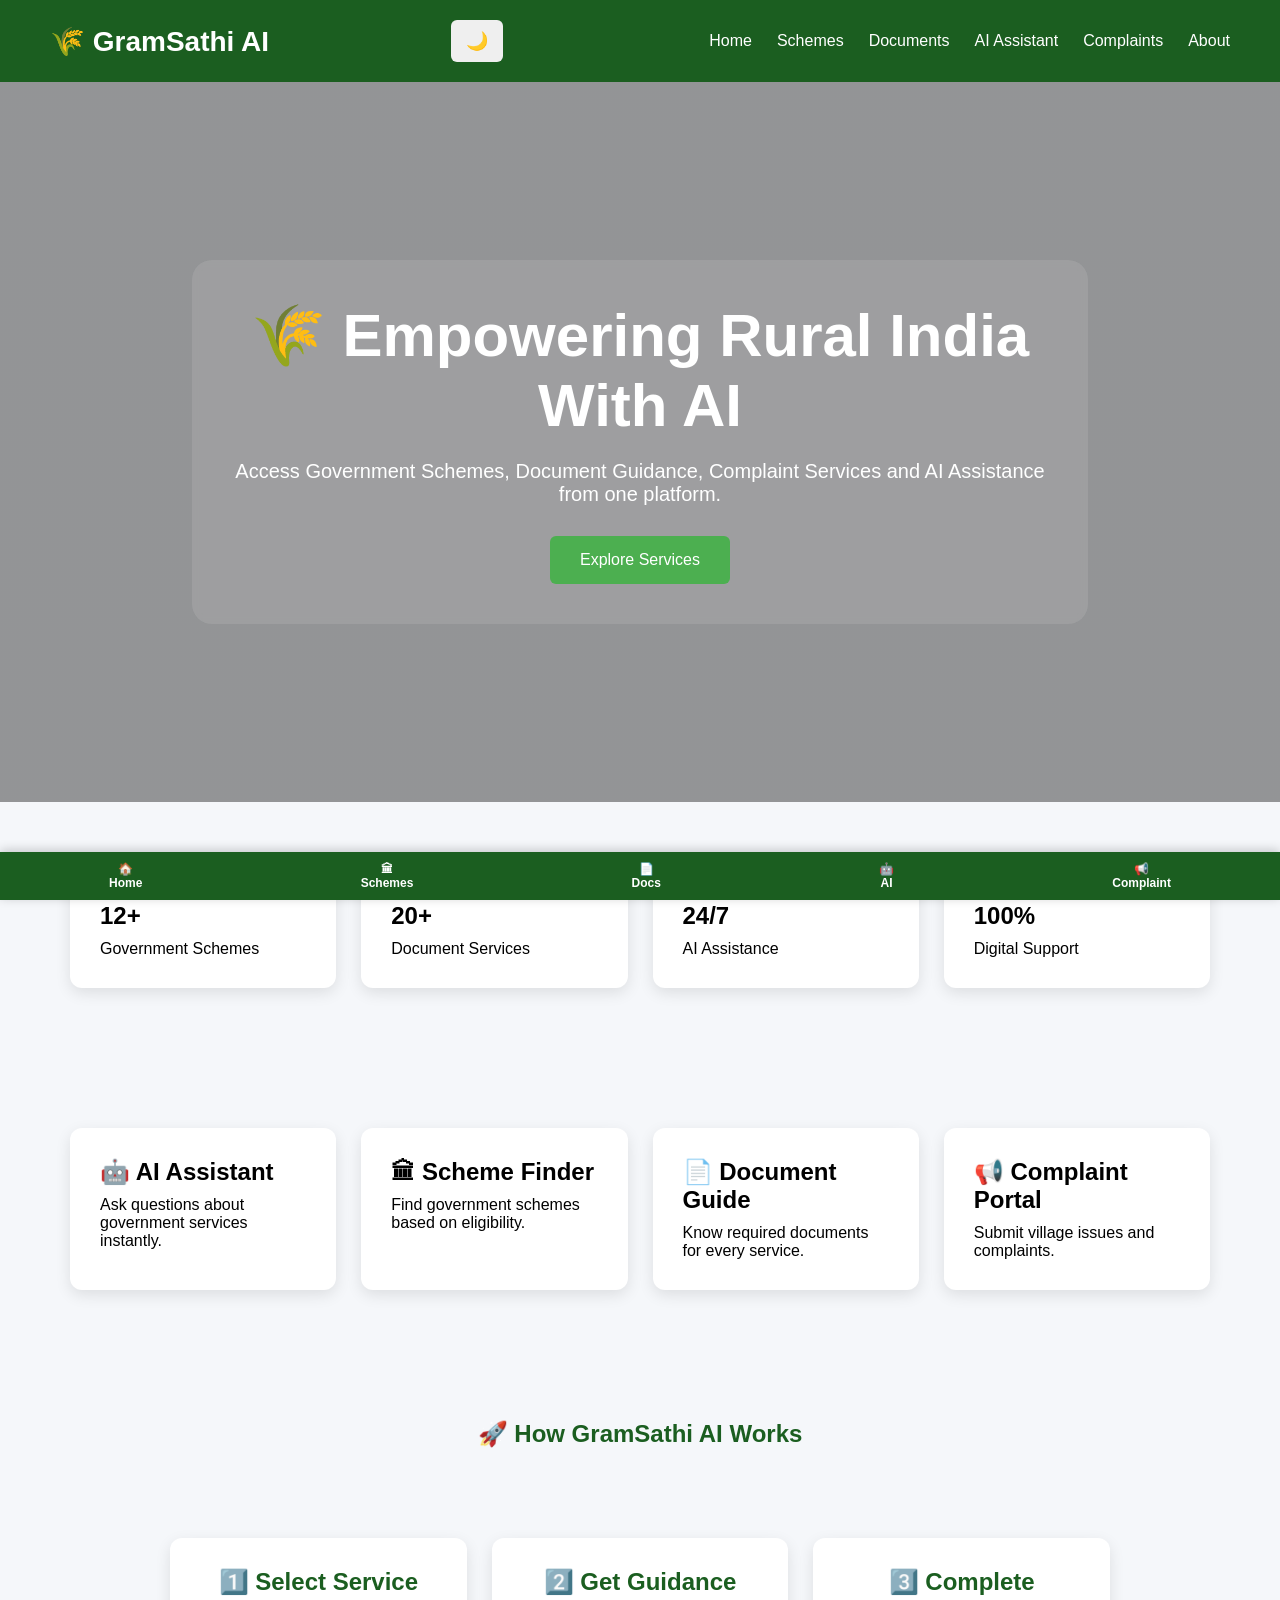
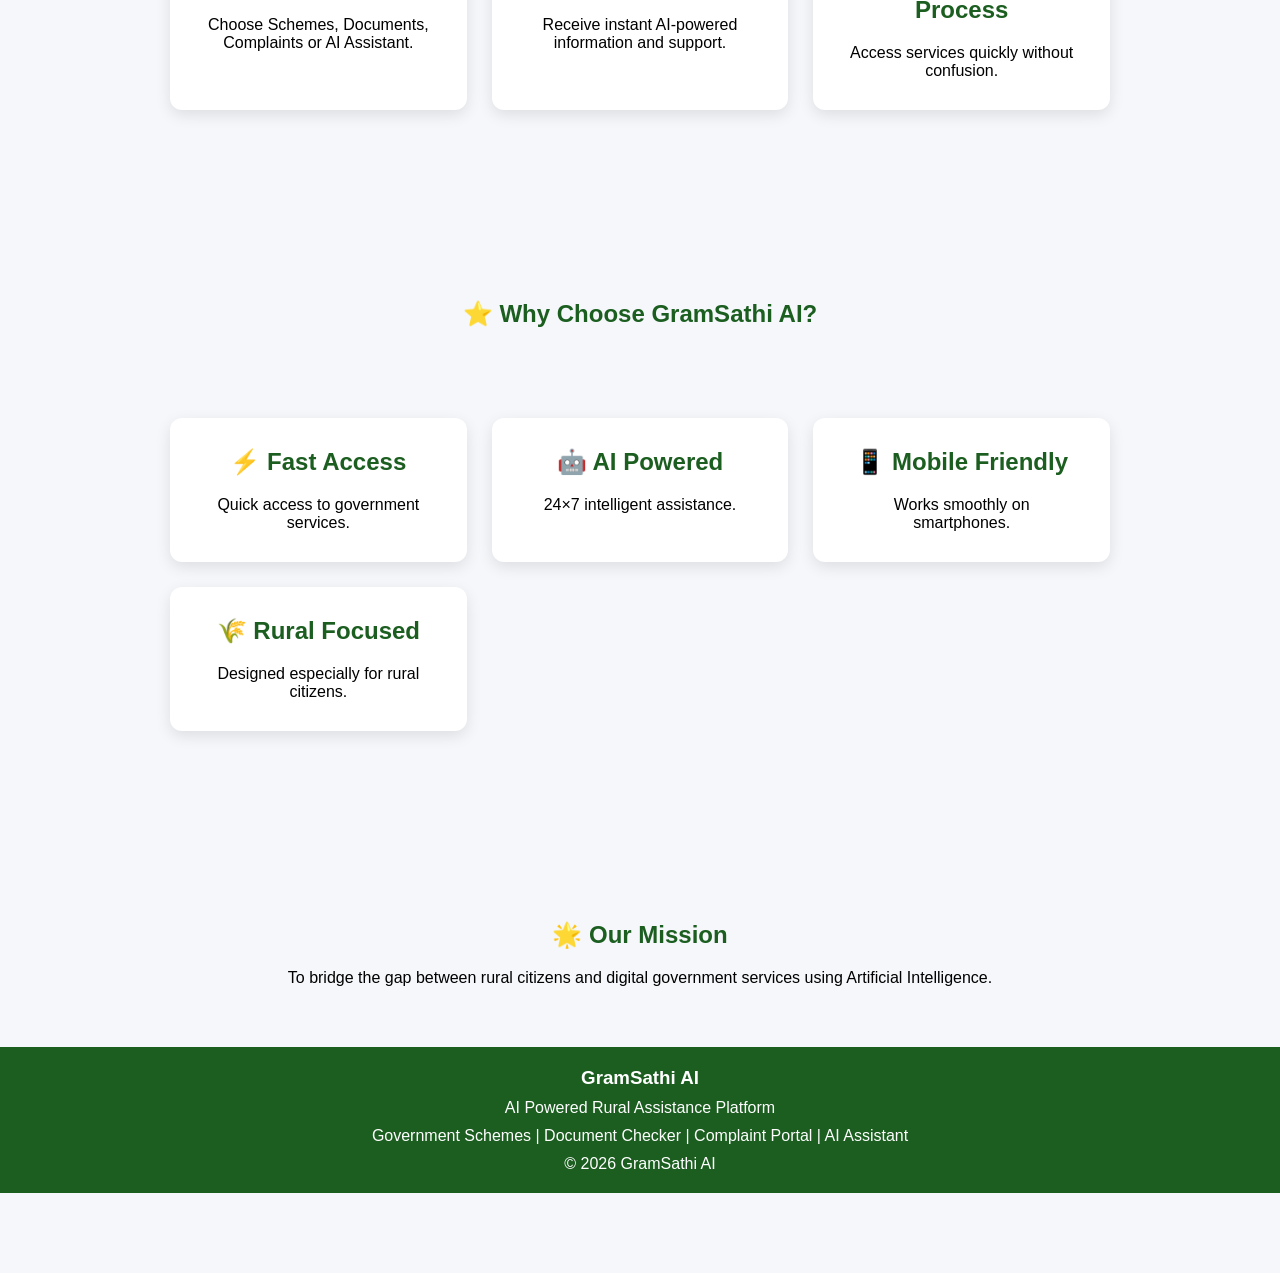
==== commit 82b5621f: "Improve mobile navigation and UX" ====
--- a/frontend/index.html
+++ b/frontend/index.html
@@ -8,6 +8,7 @@
 
 <link rel="stylesheet" href="css/style.css">
 <link rel="stylesheet" href="css/responsive.css">
+
 </head>
 
 <body>
@@ -29,15 +30,10 @@
 <ul class="nav-links">
 
 <li><a href="index.html">Home</a></li>
-
 <li><a href="schemes.html">Schemes</a></li>
-
 <li><a href="documents.html">Documents</a></li>
-
 <li><a href="chatbot.html">AI Assistant</a></li>
-
 <li><a href="complaints.html">Complaints</a></li>
-
 <li><a href="about.html">About</a></li>
 
 </ul>
@@ -49,12 +45,12 @@
 <div class="hero-content">
 
 <h1>
-Empowering Rural India With AI
+🌾 Empowering Rural India With AI
 </h1>
 
 <p>
-Access government schemes, document guidance,
-complaint services and AI assistance from one platform.
+Access Government Schemes, Document Guidance,
+Complaint Services and AI Assistance from one platform.
 </p>
 
 <a href="#services" class="btn">
@@ -108,7 +104,7 @@
 <h2>🏛 Scheme Finder</h2>
 
 <p>
-Find schemes based on your eligibility.
+Find government schemes based on eligibility.
 </p>
 
 </div>
@@ -139,11 +135,82 @@
 
 <section class="about">
 
-<h2>Why GramSathi AI?</h2>
-
-<p>
-GramSathi AI bridges the gap between rural citizens
-and digital government services through Artificial Intelligence.
+<h2>🚀 How GramSathi AI Works</h2>
+
+<div class="features">
+
+<div class="card">
+<h2>1️⃣ Select Service</h2>
+<p>
+Choose Schemes, Documents,
+Complaints or AI Assistant.
+</p>
+</div>
+
+<div class="card">
+<h2>2️⃣ Get Guidance</h2>
+<p>
+Receive instant AI-powered information
+and support.
+</p>
+</div>
+
+<div class="card">
+<h2>3️⃣ Complete Process</h2>
+<p>
+Access services quickly without confusion.
+</p>
+</div>
+
+</div>
+
+</section>
+
+<section class="about">
+
+<h2>⭐ Why Choose GramSathi AI?</h2>
+
+<div class="features">
+
+<div class="card">
+<h2>⚡ Fast Access</h2>
+<p>
+Quick access to government services.
+</p>
+</div>
+
+<div class="card">
+<h2>🤖 AI Powered</h2>
+<p>
+24×7 intelligent assistance.
+</p>
+</div>
+
+<div class="card">
+<h2>📱 Mobile Friendly</h2>
+<p>
+Works smoothly on smartphones.
+</p>
+</div>
+
+<div class="card">
+<h2>🌾 Rural Focused</h2>
+<p>
+Designed especially for rural citizens.
+</p>
+</div>
+
+</div>
+
+</section>
+
+<section class="about">
+
+<h2>🌟 Our Mission</h2>
+
+<p>
+To bridge the gap between rural citizens and
+digital government services using Artificial Intelligence.
 </p>
 
 </section>
@@ -171,6 +238,30 @@
 
 </footer>
 
+<div class="bottom-nav">
+
+<a href="index.html">
+🏠<br>Home
+</a>
+
+<a href="schemes.html">
+🏛<br>Schemes
+</a>
+
+<a href="documents.html">
+📄<br>Docs
+</a>
+
+<a href="chatbot.html">
+🤖<br>AI
+</a>
+
+<a href="complaints.html">
+📢<br>Complaint
+</a>
+
+</div>
+
 <script src="js/theme.js"></script>
 
 </body>
--- a/frontend/css/style.css
+++ b/frontend/css/style.css
@@ -585,4 +585,92 @@
     .nav-links li{
         margin:0;
     }
+}
+.about-tagline{
+
+    font-size:20px;
+
+    color:#666;
+
+    margin-top:10px;
+
+    margin-bottom:30px;
+
+    font-weight:500;
+}
+
+.about{
+
+    max-width:1200px;
+
+    margin:auto;
+}
+
+.about .card{
+
+    text-align:center;
+}
+
+.about .card h2{
+
+    color:#1b5e20;
+}
+
+.dark-mode .about-tagline{
+
+    color:#cccccc;
+}
+.about-hero{
+
+    text-align:center;
+
+    margin-bottom:40px;
+}
+
+.about-icon{
+
+    font-size:55px;
+
+    margin-bottom:10px;
+}
+
+.about-hero h1{
+
+    font-size:32px;
+
+    color:#1b5e20;
+
+    margin-bottom:10px;
+}
+
+.about-tagline{
+
+    font-size:16px;
+
+    color:#666;
+
+    font-weight:500;
+
+    max-width:300px;
+
+    margin:auto;
+}
+
+.dark-mode .about-tagline{
+
+    color:#cccccc;
+}
+
+@media (max-width:768px){
+
+    .about-hero h1{
+
+        font-size:28px;
+    }
+
+    .about-icon{
+
+        font-size:45px;
+    }
+
 }
